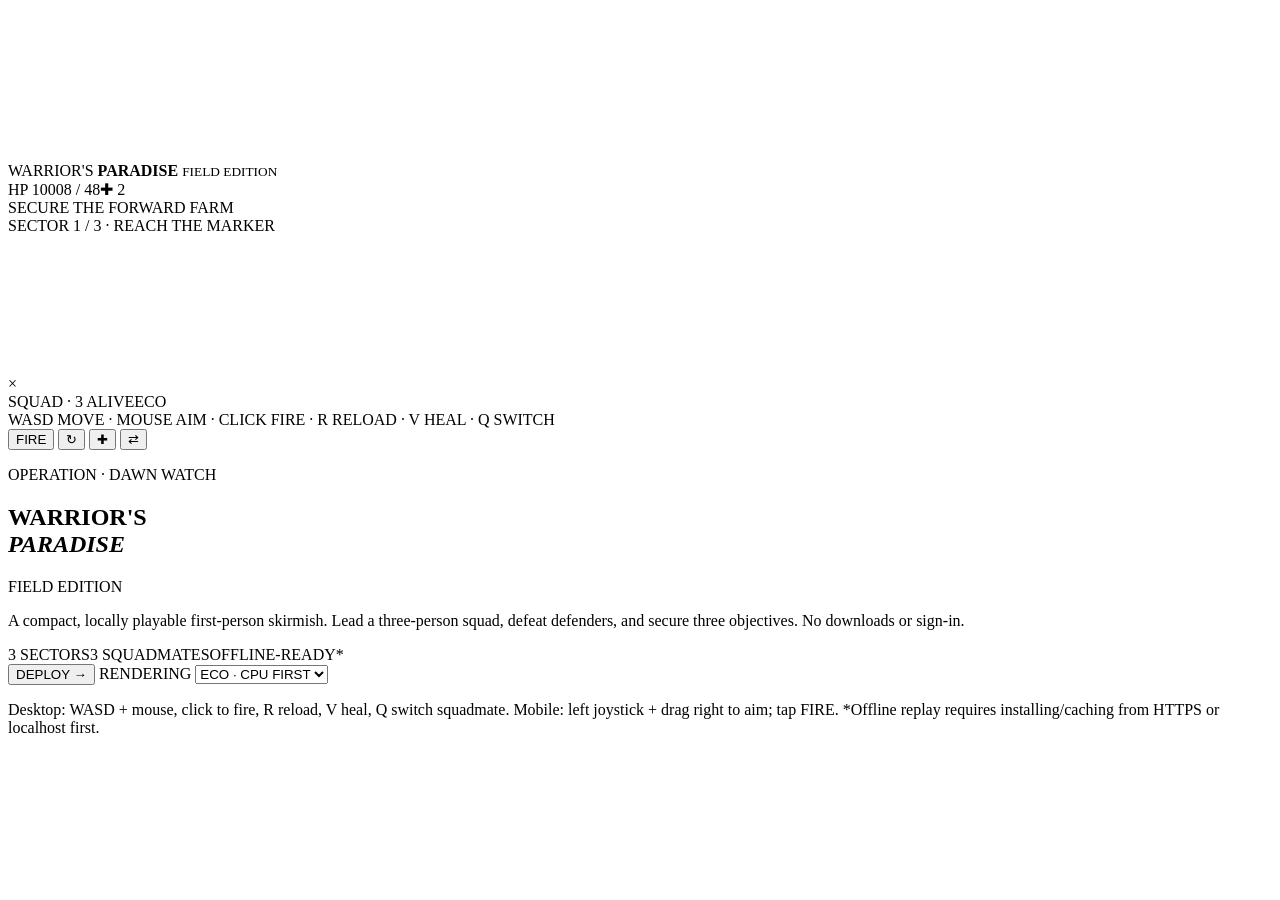
==== browser/index.html @ f698722b "feat: scaffold lightweight phone and CPU-first browser field edition" ====
<!doctype html>
<html lang="en">
<head>
  <meta charset="utf-8">
  <meta name="viewport" content="width=device-width,initial-scale=1,viewport-fit=cover,user-scalable=no">
  <meta name="theme-color" content="#101b1a">
  <meta name="description" content="Warrior's Paradise: a lightweight offline WWII-inspired first-person browser skirmish.">
  <link rel="manifest" href="./manifest.webmanifest">
  <link rel="icon" href="./icon.svg" type="image/svg+xml">
  <link rel="stylesheet" href="./style.css">
  <title>Warrior's Paradise · Field Edition</title>
</head>
<body>
  <main id="app" aria-label="Warrior's Paradise Field Edition">
    <canvas id="world" aria-label="First-person battlefield view"></canvas>
    <div id="vignette"></div>
    <div id="damage-flash"></div>
    <header id="hud">
      <div class="brand">WARRIOR'S <strong>PARADISE</strong> <small>FIELD EDITION</small></div>
      <div class="stats"><span id="health">HP 100</span><span id="ammo">08 / 48</span><span id="medkits">✚ 2</span></div>
      <div class="status" id="mission">SECURE THE FORWARD FARM</div>
      <div class="status small" id="progress">SECTOR 1 / 3 · REACH THE MARKER</div>
    </header>
    <canvas id="radar" width="136" height="136" aria-label="Tactical minimap"></canvas>
    <div id="crosshair" aria-hidden="true"><i></i><i></i></div>
    <div id="hitmarker" aria-hidden="true">×</div>
    <div id="bottom-bar">
      <div><span id="squad">SQUAD · 3 ALIVE</span><span id="quality-label">ECO</span></div>
      <div id="tip">WASD MOVE · MOUSE AIM · CLICK FIRE · R RELOAD · V HEAL · Q SWITCH</div>
    </div>
    <div id="touch" aria-label="Touch game controls">
      <div id="move-pad" aria-label="Move joystick"><div class="pad-ring"></div><div class="pad-knob" id="move-knob"></div></div>
      <div id="look-zone" aria-label="Drag to aim"></div>
      <div id="touch-actions">
        <button id="fire-btn" class="action danger" aria-label="Fire weapon">FIRE</button>
        <button id="reload-btn" class="action" aria-label="Reload">↻</button>
        <button id="heal-btn" class="action" aria-label="Use medkit">✚</button>
        <button id="switch-btn" class="action" aria-label="Switch squadmate">⇄</button>
      </div>
    </div>
    <section id="modal" class="shown" role="dialog" aria-modal="true" aria-labelledby="modal-title">
      <div class="modal-card">
        <p class="eyebrow">OPERATION · DAWN WATCH</p>
        <h1 id="modal-title">WARRIOR'S<br><em>PARADISE</em></h1>
        <p class="subtitle">FIELD EDITION</p>
        <p id="modal-copy">A compact, locally playable first-person skirmish. Lead a three-person squad, defeat defenders, and secure three objectives. No downloads or sign-in.</p>
        <div class="modal-details"><span>3 SECTORS</span><span>3 SQUADMATES</span><span>OFFLINE-READY*</span></div>
        <div class="modal-actions">
          <button id="start-btn" class="primary">DEPLOY <span>→</span></button>
          <label>RENDERING
            <select id="quality"><option value="eco">ECO · CPU FIRST</option><option value="balanced">BALANCED</option><option value="sharp">SHARP</option></select>
          </label>
        </div>
        <p class="fine-print">Desktop: WASD + mouse, click to fire, R reload, V heal, Q switch squadmate. Mobile: left joystick + drag right to aim; tap FIRE. *Offline replay requires installing/caching from HTTPS or localhost first.</p>
      </div>
    </section>
  </main>
  <script src="./game.js" defer></script>
</body>
</html>
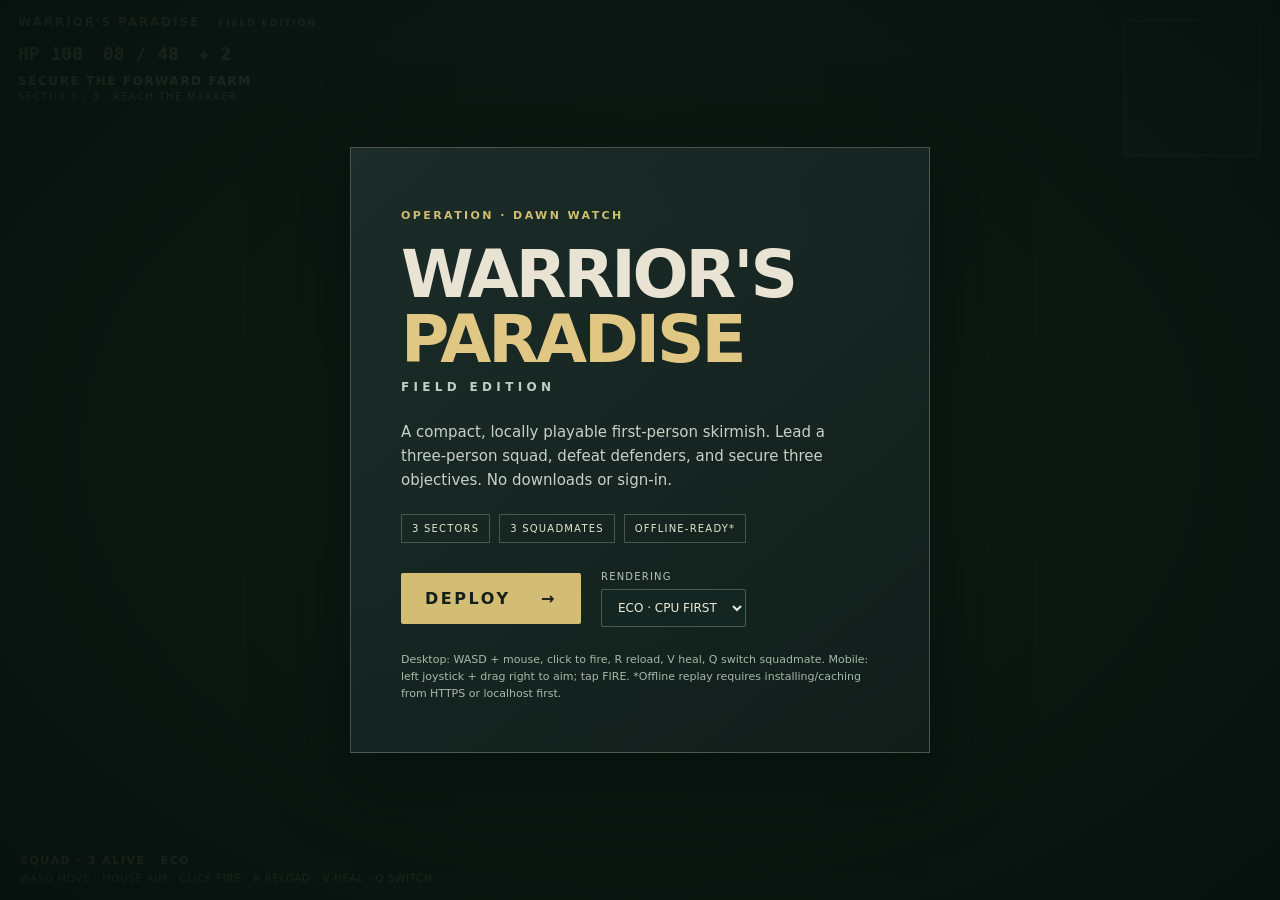
==== commit 1910ef06: "feat: load optional textured canvas renderer before gameplay" ====
--- a/browser/index.html
+++ b/browser/index.html
@@ -55,6 +55,7 @@
       </div>
     </section>
   </main>
+  <script src="./visuals.js" defer></script>
   <script src="./game.js" defer></script>
 </body>
 </html>
--- a/browser/style.css
+++ b/browser/style.css
@@ -0,0 +1,28 @@
+:root{color-scheme:dark;--paper:#e9e3d3;--muted:#b3bbaa;--panel:#142221e8;--line:#8091836b;--signal:#d0bd72;--red:#db6e55}
+*{box-sizing:border-box}html,body{margin:0;width:100%;height:100%;overflow:hidden;background:#111c1a;color:var(--paper);font-family:system-ui,-apple-system,Segoe UI,Arial,sans-serif}
+button,select{font:inherit}button{cursor:pointer}button:focus-visible,select:focus-visible{outline:3px solid var(--signal);outline-offset:2px}#app{position:fixed;inset:0;overflow:hidden;touch-action:none;user-select:none;-webkit-user-select:none}
+#world{position:absolute;inset:0;width:100%;height:100%;display:block;background:#5f7374;image-rendering:auto}
+#vignette{pointer-events:none;position:absolute;inset:0;background:radial-gradient(ellipse at center,transparent 45%,#071311a1 100%);z-index:2}
+#damage-flash{pointer-events:none;position:absolute;inset:0;background:#b52b2b;opacity:0;z-index:3}
+#hud{position:absolute;top:0;left:0;right:0;z-index:4;pointer-events:none;padding:calc(15px + env(safe-area-inset-top)) max(18px,env(safe-area-inset-right)) 10px max(18px,env(safe-area-inset-left));background:linear-gradient(#101e20c9,transparent);text-shadow:0 2px 3px #0c1716}
+.brand{font-size:12px;letter-spacing:.16em;font-weight:600;opacity:.94}.brand strong{color:#f0d48d}.brand small{font-size:9px;color:#b7cbbf;margin-left:12px}.stats{display:flex;gap:20px;font-family:ui-monospace,Consolas,monospace;font-size:18px;font-weight:700;margin-top:14px}.stats span:nth-child(1){color:#e2e5ca}.stats span:nth-child(2){color:#f2d597}.stats span:nth-child(3){color:#a6d1bb}.status{margin-top:10px;font-size:12px;font-weight:700;letter-spacing:.13em}.status.small{margin-top:3px;font-size:10px;font-weight:500;color:#cdd2be}
+#radar{position:absolute;top:calc(20px + env(safe-area-inset-top));right:20px;z-index:4;width:136px;height:136px;border:1px solid #bfd1b88a;background:#112020dc;box-shadow:0 9px 22px #08141390}
+#crosshair{pointer-events:none;position:absolute;top:50%;left:50%;z-index:3;width:32px;height:32px;transform:translate(-50%,-50%)}#crosshair:before,#crosshair:after,#crosshair i:first-child,#crosshair i:last-child{content:"";position:absolute;background:#f4e8c9d9;box-shadow:0 0 2px #142322}#crosshair:before{width:8px;height:2px;top:15px;left:0}#crosshair:after{width:8px;height:2px;top:15px;right:0}#crosshair i:first-child{width:2px;height:8px;left:15px;top:0}#crosshair i:last-child{width:2px;height:8px;left:15px;bottom:0}
+#hitmarker{position:absolute;pointer-events:none;top:50%;left:50%;transform:translate(-50%,-50%);font-weight:200;font-size:50px;color:#faf5dc;opacity:0;z-index:4}
+#bottom-bar{position:absolute;z-index:4;bottom:max(16px,env(safe-area-inset-bottom));left:max(20px,env(safe-area-inset-left));right:max(20px,env(safe-area-inset-right));font-size:11px;text-shadow:0 1px 3px #07110b}
+#bottom-bar>div:first-child{display:flex;gap:15px;letter-spacing:.14em;font-weight:700}
+#squad{color:#e8d7aa}#quality-label{color:#b5cbbc}#tip{margin-top:6px;font-size:10px;letter-spacing:.08em;color:#cbd2bf}
+#modal{position:absolute;inset:0;z-index:20;background:radial-gradient(ellipse at center,#14231bd9,#07120ef2);display:none;align-items:center;justify-content:center;padding:22px;overflow:auto}
+#modal.shown{display:flex}.modal-card{position:relative;width:min(580px,100%);max-height:100%;overflow:auto;padding:clamp(22px,5vw,50px);background:linear-gradient(140deg,#1e302cd9,#111e1add);border:1px solid #a6b8a559;box-shadow:0 20px 70px #030d0baa}
+.eyebrow{font-size:11px;color:var(--signal);letter-spacing:.22em;font-weight:800}.modal-card h1{font-size:clamp(34px,7vw,66px);letter-spacing:-.047em;line-height:.99;font-weight:900;margin:20px 0 7px}.modal-card h1 em{font-style:normal;color:#e0c783}.subtitle{margin:0 0 26px;font-weight:600;letter-spacing:.36em;font-size:12px;color:#bed0c5}#modal-copy{font-size:15px;line-height:1.6;color:#c9d0c5;max-width:460px}
+.modal-details{display:flex;flex-wrap:wrap;gap:9px;margin:22px 0}.modal-details span{font-size:10px;letter-spacing:.12em;color:#e1e6ce;border:1px solid #7d928075;padding:8px 10px}.modal-actions{display:flex;gap:20px;align-items:center;flex-wrap:wrap;margin-top:28px}
+.primary{background:#d3bd75;color:#132019;font-weight:900;border:0;border-radius:2px;padding:16px 24px;letter-spacing:.16em;min-width:180px;text-align:left}.primary span{float:right}
+.modal-actions label{font-size:10px;letter-spacing:.12em;display:flex;flex-direction:column;gap:7px;color:#b9c4b6}select{border:1px solid #7f97847a;border-radius:2px;background:#142622;color:#ecead6;padding:10px 12px;font-size:12px}
+.fine-print{font-size:11px;line-height:1.55;color:#a5b9aa;margin:24px 0 0}
+#touch{display:none;position:absolute;inset:0;z-index:5;pointer-events:none}#move-pad{position:absolute;left:clamp(15px,4vw,52px);bottom:calc(38px + env(safe-area-inset-bottom));width:135px;height:135px;border-radius:100%;pointer-events:auto;touch-action:none}
+.pad-ring{position:absolute;inset:0;border:2px solid #d4dec47b;border-radius:100%;background:#13232055}.pad-knob{position:absolute;left:39px;top:39px;width:57px;height:57px;background:#cddbc379;border:1px solid #d3e2d2a6;border-radius:100%;box-shadow:0 0 20px #111a17a0}
+#look-zone{position:absolute;top:25%;right:0;bottom:20%;width:52%;pointer-events:auto;touch-action:none}#touch-actions{position:absolute;right:max(16px,env(safe-area-inset-right));bottom:calc(20px + env(safe-area-inset-bottom));width:198px;height:182px;display:grid;grid-template-columns:repeat(3,1fr);grid-template-rows:repeat(3,1fr);gap:6px;pointer-events:none}
+.action{pointer-events:auto;touch-action:none;color:#ecf1d9;background:#24352ec9;border:1px solid #d4dcb679;border-radius:50%;font-size:19px;font-weight:800;box-shadow:0 4px 14px #07110c8a}.action:active,.action.pressed{background:#d1bd77;color:#12201a}.action.danger{background:#b04f46ce;border-color:#e8a092;font-size:13px;letter-spacing:.08em;grid-column:2 / span 2;grid-row:1 / span 2}#reload-btn{grid-column:1;grid-row:2}#heal-btn{grid-column:1;grid-row:3}#switch-btn{grid-column:2;grid-row:3}
+@media (pointer:coarse){#touch{display:block}#tip{display:none}#radar{width:96px;height:96px;right:12px;top:calc(54px + env(safe-area-inset-top))}.brand small{display:none}#hud{padding:calc(8px + env(safe-area-inset-top)) 12px 8px}.stats{margin-top:6px;font-size:15px;gap:12px}.status{margin-top:5px;font-size:9px;max-width:55%;}.status.small{font-size:9px;max-width:60%}#bottom-bar{bottom:calc(9px + env(safe-area-inset-bottom));left:12px;font-size:10px}#bottom-bar>div:first-child{max-width:45%}}
+@media (pointer:coarse) and (orientation:portrait){#move-pad{width:110px;height:110px;bottom:calc(44px + env(safe-area-inset-bottom))}.pad-knob{width:48px;height:48px;left:31px;top:31px}#touch-actions{transform:scale(.84);transform-origin:bottom right;bottom:calc(25px + env(safe-area-inset-bottom))}#modal{align-items:center;padding:12px}.modal-card{padding:22px}#radar{width:86px;height:86px}}
+@media (max-height:440px){.modal-card{padding:16px 28px}.modal-card h1{margin:8px 0;font-size:34px}.modal-details{margin:8px 0}.modal-actions{margin-top:12px}.fine-print{margin-top:8px}#touch-actions{transform:scale(.78);transform-origin:bottom right;bottom:calc(7px + env(safe-area-inset-bottom))}#move-pad{transform:scale(.78);transform-origin:bottom left;bottom:calc(7px + env(safe-area-inset-bottom))}#radar{top:9px}}
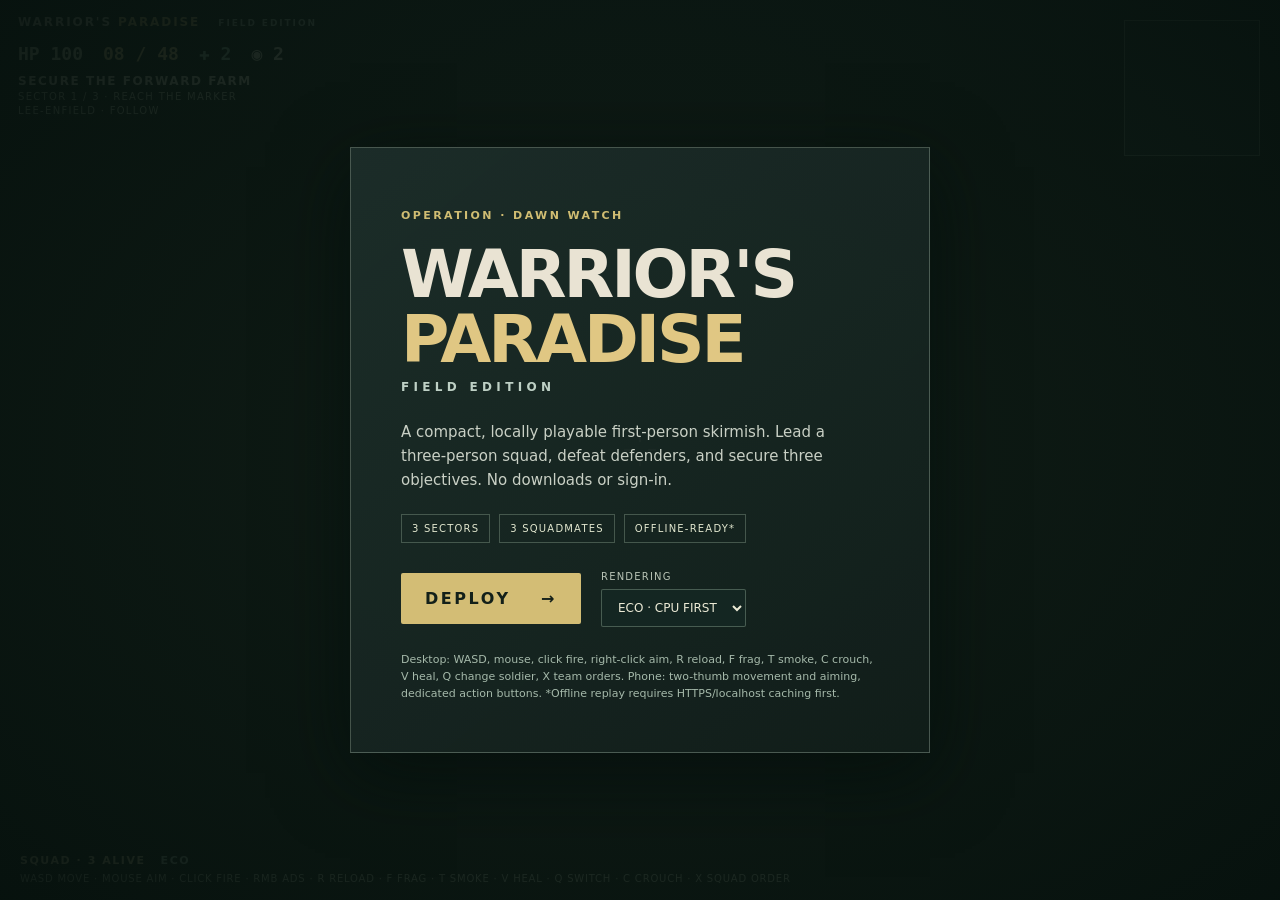
==== commit ea4befea: "feat: add mobile ADS grenades squad orders and weapon HUD" ====
--- a/browser/index.html
+++ b/browser/index.html
@@ -17,16 +17,18 @@
     <div id="damage-flash"></div>
     <header id="hud">
       <div class="brand">WARRIOR'S <strong>PARADISE</strong> <small>FIELD EDITION</small></div>
-      <div class="stats"><span id="health">HP 100</span><span id="ammo">08 / 48</span><span id="medkits">✚ 2</span></div>
+      <div class="stats"><span id="health">HP 100</span><span id="ammo">08 / 48</span><span id="medkits">✚ 2</span><span id="grenades">◉ 2</span></div>
       <div class="status" id="mission">SECURE THE FORWARD FARM</div>
       <div class="status small" id="progress">SECTOR 1 / 3 · REACH THE MARKER</div>
+      <div class="status small" id="loadout">LEE-ENFIELD · FOLLOW</div>
     </header>
     <canvas id="radar" width="136" height="136" aria-label="Tactical minimap"></canvas>
     <div id="crosshair" aria-hidden="true"><i></i><i></i></div>
+    <div id="aim-ring" aria-hidden="true"></div>
     <div id="hitmarker" aria-hidden="true">×</div>
     <div id="bottom-bar">
       <div><span id="squad">SQUAD · 3 ALIVE</span><span id="quality-label">ECO</span></div>
-      <div id="tip">WASD MOVE · MOUSE AIM · CLICK FIRE · R RELOAD · V HEAL · Q SWITCH</div>
+      <div id="tip">WASD MOVE · MOUSE AIM · CLICK FIRE · RMB ADS · R RELOAD · F FRAG · T SMOKE · V HEAL · Q SWITCH · C CROUCH · X SQUAD ORDER</div>
     </div>
     <div id="touch" aria-label="Touch game controls">
       <div id="move-pad" aria-label="Move joystick"><div class="pad-ring"></div><div class="pad-knob" id="move-knob"></div></div>
@@ -36,6 +38,10 @@
         <button id="reload-btn" class="action" aria-label="Reload">↻</button>
         <button id="heal-btn" class="action" aria-label="Use medkit">✚</button>
         <button id="switch-btn" class="action" aria-label="Switch squadmate">⇄</button>
+        <button id="ads-btn" class="action" aria-label="Aim down sights">ADS</button>
+        <button id="frag-btn" class="action" aria-label="Throw fragmentation grenade">FRAG</button>
+        <button id="smoke-btn" class="action" aria-label="Throw smoke grenade">SMK</button>
+        <button id="order-btn" class="action" aria-label="Toggle squad follow or hold">TEAM</button>
       </div>
     </div>
     <section id="modal" class="shown" role="dialog" aria-modal="true" aria-labelledby="modal-title">
@@ -51,7 +57,7 @@
             <select id="quality"><option value="eco">ECO · CPU FIRST</option><option value="balanced">BALANCED</option><option value="sharp">SHARP</option></select>
           </label>
         </div>
-        <p class="fine-print">Desktop: WASD + mouse, click to fire, R reload, V heal, Q switch squadmate. Mobile: left joystick + drag right to aim; tap FIRE. *Offline replay requires installing/caching from HTTPS or localhost first.</p>
+        <p class="fine-print">Desktop: WASD, mouse, click fire, right-click aim, R reload, F frag, T smoke, C crouch, V heal, Q change soldier, X team orders. Phone: two-thumb movement and aiming, dedicated action buttons. *Offline replay requires HTTPS/localhost caching first.</p>
       </div>
     </section>
   </main>
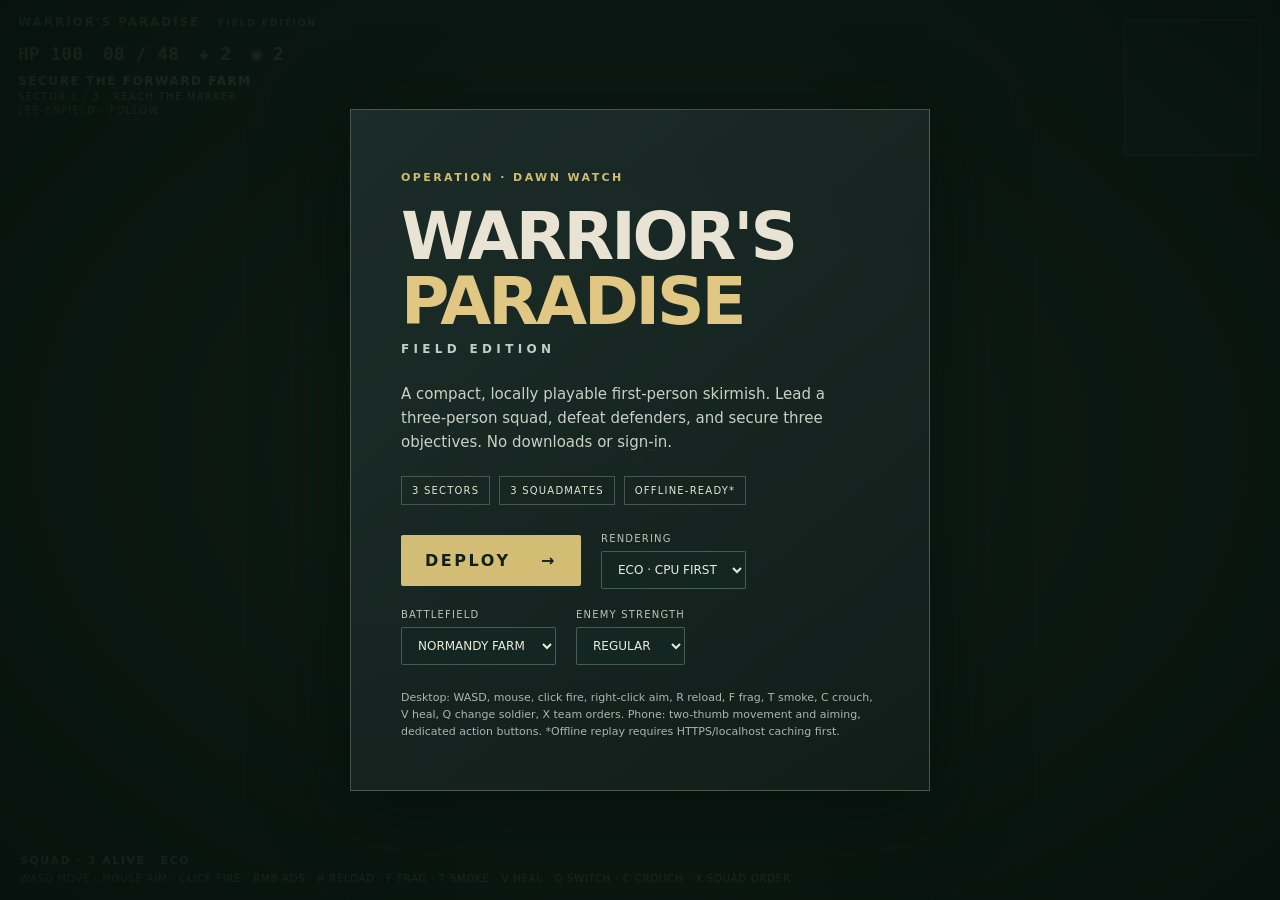
==== commit 10e81cda: "feat: add three battlefield and difficulty choices to mobile deployment UI" ====
--- a/browser/index.html
+++ b/browser/index.html
@@ -56,6 +56,20 @@
           <label>RENDERING
             <select id="quality"><option value="eco">ECO · CPU FIRST</option><option value="balanced">BALANCED</option><option value="sharp">SHARP</option></select>
           </label>
+          <label>BATTLEFIELD
+            <select id="battlefield">
+              <option value="farm">NORMANDY FARM</option>
+              <option value="town">OCCUPIED TOWN</option>
+              <option value="forest">FOREST OUTPOST</option>
+            </select>
+          </label>
+          <label>ENEMY STRENGTH
+            <select id="difficulty">
+              <option value="recruit">RECRUIT</option>
+              <option value="regular" selected>REGULAR</option>
+              <option value="veteran">VETERAN</option>
+            </select>
+          </label>
         </div>
         <p class="fine-print">Desktop: WASD, mouse, click fire, right-click aim, R reload, F frag, T smoke, C crouch, V heal, Q change soldier, X team orders. Phone: two-thumb movement and aiming, dedicated action buttons. *Offline replay requires HTTPS/localhost caching first.</p>
       </div>
--- a/browser/style.css
+++ b/browser/style.css
@@ -26,3 +26,36 @@
 @media (pointer:coarse){#touch{display:block}#tip{display:none}#radar{width:96px;height:96px;right:12px;top:calc(54px + env(safe-area-inset-top))}.brand small{display:none}#hud{padding:calc(8px + env(safe-area-inset-top)) 12px 8px}.stats{margin-top:6px;font-size:15px;gap:12px}.status{margin-top:5px;font-size:9px;max-width:55%;}.status.small{font-size:9px;max-width:60%}#bottom-bar{bottom:calc(9px + env(safe-area-inset-bottom));left:12px;font-size:10px}#bottom-bar>div:first-child{max-width:45%}}
 @media (pointer:coarse) and (orientation:portrait){#move-pad{width:110px;height:110px;bottom:calc(44px + env(safe-area-inset-bottom))}.pad-knob{width:48px;height:48px;left:31px;top:31px}#touch-actions{transform:scale(.84);transform-origin:bottom right;bottom:calc(25px + env(safe-area-inset-bottom))}#modal{align-items:center;padding:12px}.modal-card{padding:22px}#radar{width:86px;height:86px}}
 @media (max-height:440px){.modal-card{padding:16px 28px}.modal-card h1{margin:8px 0;font-size:34px}.modal-details{margin:8px 0}.modal-actions{margin-top:12px}.fine-print{margin-top:8px}#touch-actions{transform:scale(.78);transform-origin:bottom right;bottom:calc(7px + env(safe-area-inset-bottom))}#move-pad{transform:scale(.78);transform-origin:bottom left;bottom:calc(7px + env(safe-area-inset-bottom))}#radar{top:9px}}
+
+
+/* Field Edition 2: responsive combat controls with two-thumb spacing. */
+#aim-ring{pointer-events:none;position:absolute;top:50%;left:50%;width:74px;height:74px;transform:translate(-50%,-50%);border:1px solid rgba(236,219,166,.5);border-radius:100%;opacity:0;z-index:3;box-shadow:0 0 30px rgba(210,193,139,.08)}
+#crosshair.aimed{opacity:.12;transform:translate(-50%,-50%) scale(.55)}
+#aim-ring.aimed{opacity:.9}
+#grenades{color:#e6c393}
+#loadout{color:#d6c58d!important}
+#touch-actions{width:216px;height:211px;grid-template-columns:repeat(4,1fr);grid-template-rows:repeat(4,1fr);gap:5px}
+#fire-btn.action.danger{grid-column:3/span 2;grid-row:1/span 2}
+#reload-btn{grid-column:2;grid-row:2}
+#heal-btn{grid-column:1;grid-row:4}
+#switch-btn{grid-column:2;grid-row:4}
+#ads-btn{grid-column:2;grid-row:1;font-size:11px}
+#frag-btn{grid-column:3;grid-row:3;font-size:10px}
+#smoke-btn{grid-column:4;grid-row:3;font-size:10px}
+#order-btn{grid-column:3/span 2;grid-row:4;font-size:11px;border-radius:18px}
+#touch-actions .action{min-width:40px;min-height:39px}
+#touch-actions .action:disabled{opacity:.35}
+@media(pointer:coarse){
+ #touch-actions{right:max(7px,env(safe-area-inset-right));bottom:calc(20px + env(safe-area-inset-bottom))}
+ #move-pad{left:max(13px,env(safe-area-inset-left));bottom:calc(51px + env(safe-area-inset-bottom))}
+ #hud .stats{max-width:65%;gap:10px;flex-wrap:wrap}
+}
+@media(pointer:coarse) and (orientation:portrait){
+ #touch-actions{transform:scale(.82);transform-origin:bottom right;bottom:calc(37px + env(safe-area-inset-bottom))}
+ #move-pad{bottom:calc(48px + env(safe-area-inset-bottom))}
+ #hud .stats{max-width:72%;font-size:12px;gap:8px}
+}
+@media(pointer:coarse) and (max-height:440px){
+ #touch-actions{transform:scale(.78);bottom:calc(5px + env(safe-area-inset-bottom))}
+ #move-pad{transform:scale(.78);bottom:calc(7px + env(safe-area-inset-bottom))}
+}
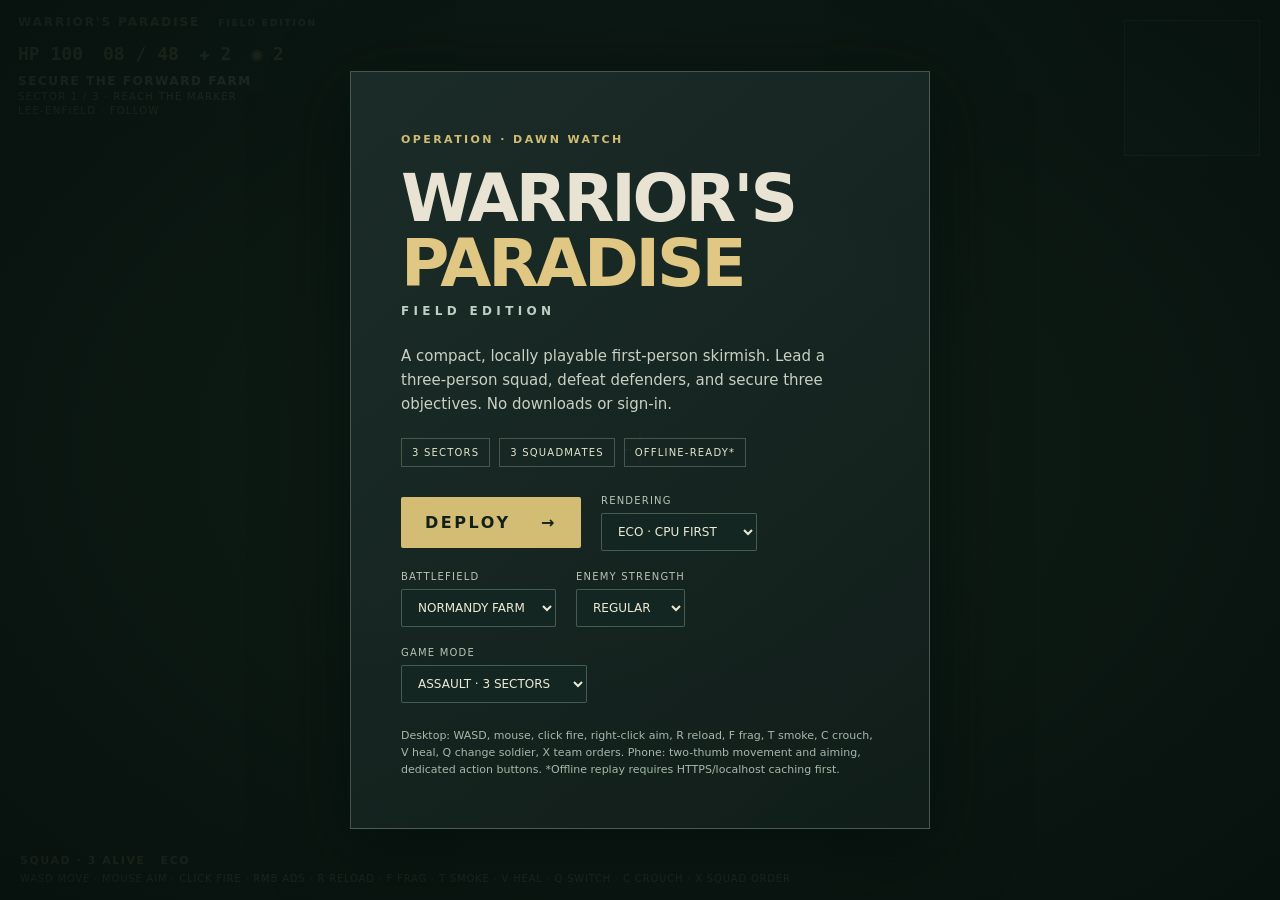
==== commit 074c7bc9: "feat: add five-wave survival mode and ultra-mobile graphics option" ====
--- a/browser/index.html
+++ b/browser/index.html
@@ -54,7 +54,7 @@
         <div class="modal-actions">
           <button id="start-btn" class="primary">DEPLOY <span>→</span></button>
           <label>RENDERING
-            <select id="quality"><option value="eco">ECO · CPU FIRST</option><option value="balanced">BALANCED</option><option value="sharp">SHARP</option></select>
+            <select id="quality"><option value="eco">ECO · CPU FIRST</option><option value="balanced">BALANCED</option><option value="sharp">SHARP</option><option value="ultra">ULTRA · HIGH END</option></select>
           </label>
           <label>BATTLEFIELD
             <select id="battlefield">
@@ -70,6 +70,12 @@
               <option value="veteran">VETERAN</option>
             </select>
           </label>
+          <label>GAME MODE
+            <select id="mode">
+              <option value="assault">ASSAULT · 3 SECTORS</option>
+              <option value="defense">LAST STAND · 5 WAVES</option>
+            </select>
+          </label>
         </div>
         <p class="fine-print">Desktop: WASD, mouse, click fire, right-click aim, R reload, F frag, T smoke, C crouch, V heal, Q change soldier, X team orders. Phone: two-thumb movement and aiming, dedicated action buttons. *Offline replay requires HTTPS/localhost caching first.</p>
       </div>
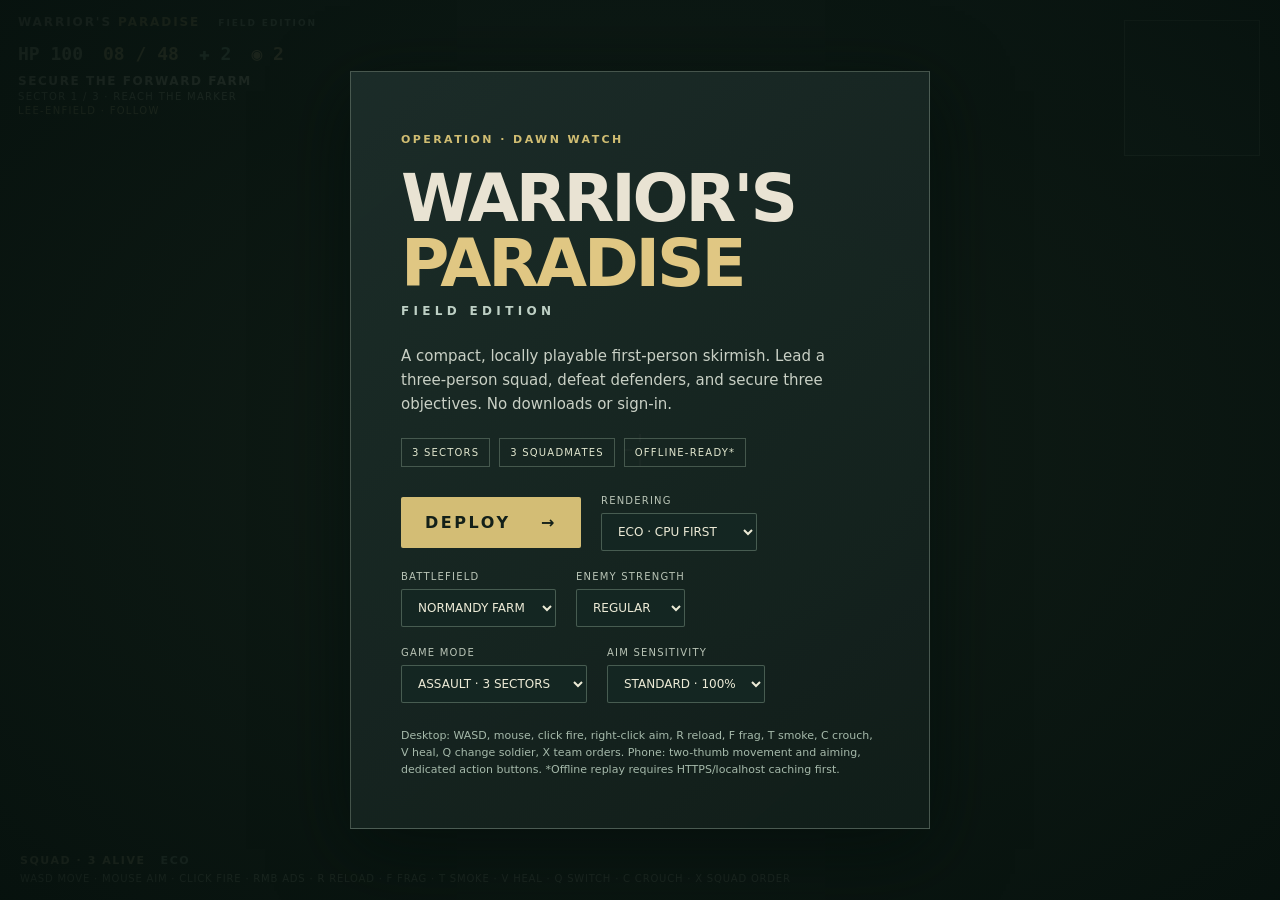
==== commit 88db2911: "feat: adjustable touch and mouse FPS aiming sensitivity" ====
--- a/browser/index.html
+++ b/browser/index.html
@@ -76,6 +76,14 @@
               <option value="defense">LAST STAND · 5 WAVES</option>
             </select>
           </label>
+          <label>AIM SENSITIVITY
+            <select id="sensitivity">
+              <option value="0.65">PRECISE · 65%</option>
+              <option value="1" selected>STANDARD · 100%</option>
+              <option value="1.45">FAST · 145%</option>
+              <option value="1.9">VERY FAST · 190%</option>
+            </select>
+          </label>
         </div>
         <p class="fine-print">Desktop: WASD, mouse, click fire, right-click aim, R reload, F frag, T smoke, C crouch, V heal, Q change soldier, X team orders. Phone: two-thumb movement and aiming, dedicated action buttons. *Offline replay requires HTTPS/localhost caching first.</p>
       </div>
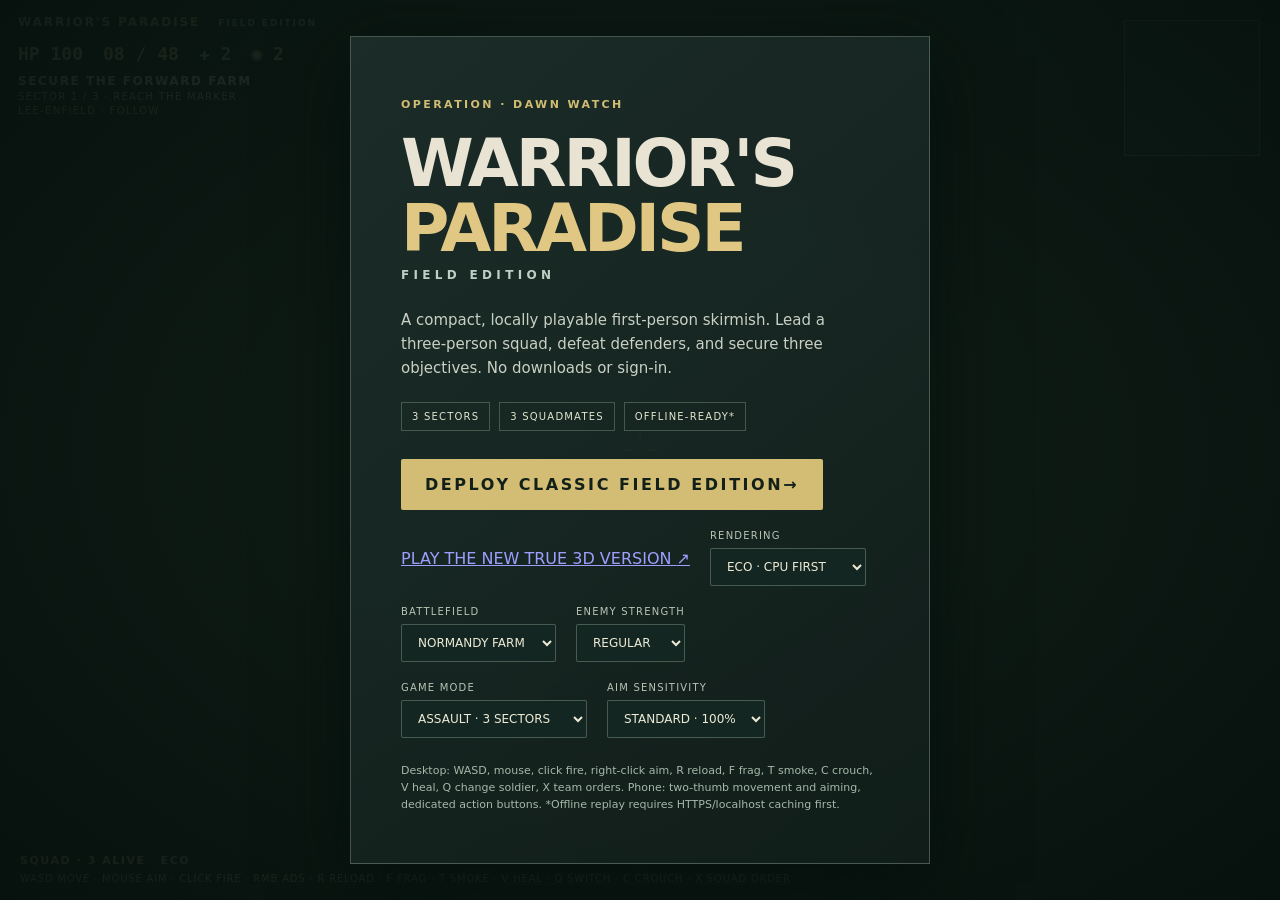
==== commit 6d4010a5: "feat: expose WebGL2 3D Frontline from existing Cloudflare mobile game" ====
--- a/browser/index.html
+++ b/browser/index.html
@@ -52,7 +52,8 @@
         <p id="modal-copy">A compact, locally playable first-person skirmish. Lead a three-person squad, defeat defenders, and secure three objectives. No downloads or sign-in.</p>
         <div class="modal-details"><span>3 SECTORS</span><span>3 SQUADMATES</span><span>OFFLINE-READY*</span></div>
         <div class="modal-actions">
-          <button id="start-btn" class="primary">DEPLOY <span>→</span></button>
+          <button id="start-btn" class="primary">DEPLOY CLASSIC FIELD EDITION <span>→</span></button>
+          <a class="route-3d" href="./3d/">PLAY THE NEW TRUE 3D VERSION <span>↗</span></a>
           <label>RENDERING
             <select id="quality"><option value="eco">ECO · CPU FIRST</option><option value="balanced">BALANCED</option><option value="sharp">SHARP</option><option value="ultra">ULTRA · HIGH END</option></select>
           </label>
